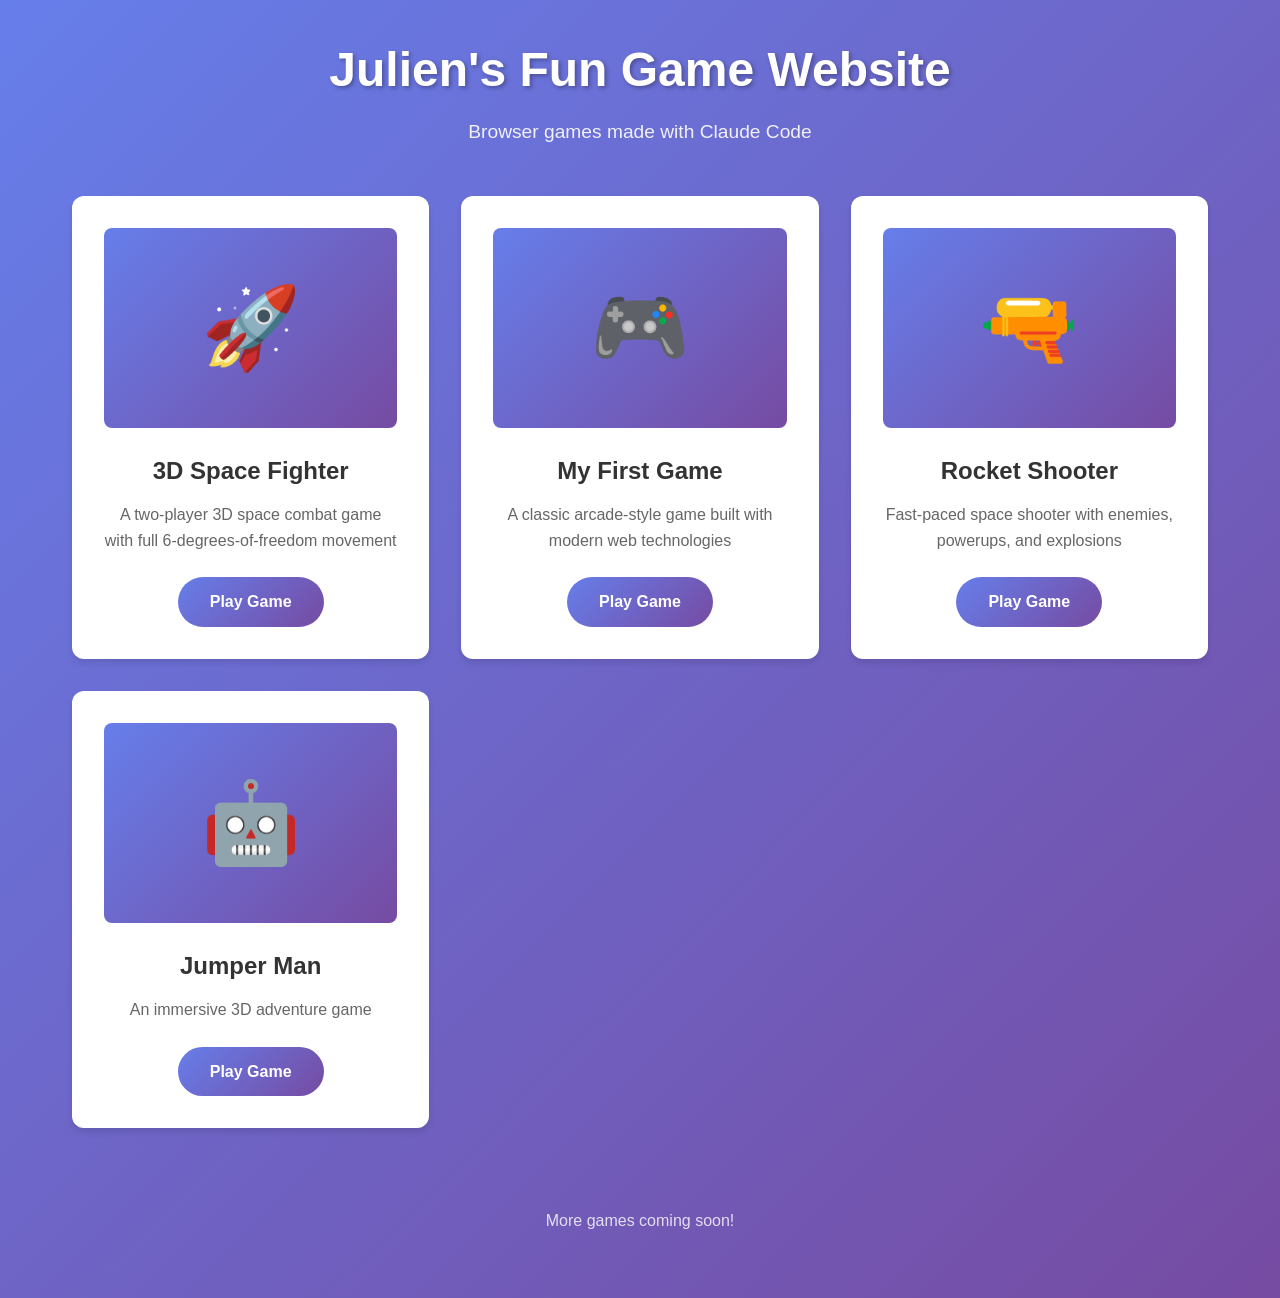
==== index.html @ bb816e59 "initial commit" ====
<!DOCTYPE html>
<html lang="en">
<head>
    <meta charset="UTF-8">
    <meta name="viewport" content="width=device-width, initial-scale=1.0">
    <title>Julien's Fun Game Website</title>
    <link rel="stylesheet" href="styles.css">
</head>
<body>
    <div class="container">
        <header>
            <h1>Julien's Fun Game Website</h1>
            <p class="subtitle">Browser games made with Claude Code</p>
        </header>

        <main class="games-grid">
            <div class="game-card">
                <div class="game-thumbnail">
                    <div class="game-icon">🚀</div>
                </div>
                <h2>3D Space Fighter</h2>
                <p>A two-player 3D space combat game with full 6-degrees-of-freedom movement</p>
                <a href="games/3dspace/index-3d.html" class="play-button">Play Game</a>
            </div>

            <div class="game-card">
                <div class="game-thumbnail">
                    <div class="game-icon">🎮</div>
                </div>
                <h2>My First Game</h2>
                <p>A classic arcade-style game built with modern web technologies</p>
                <a href="games/myfirstgame/index.html" class="play-button">Play Game</a>
            </div>

            <div class="game-card">
                <div class="game-thumbnail">
                    <div class="game-icon">🔫</div>
                </div>
                <h2>Rocket Shooter</h2>
                <p>Fast-paced space shooter with enemies, powerups, and explosions</p>
                <a href="games/rocketshooter/index.html" class="play-button">Play Game</a>
            </div>

            <div class="game-card">
                <div class="game-thumbnail">
                    <div class="game-icon">🤖</div>
                </div>
                <h2>Jumper Man</h2>
                <p>An immersive 3D adventure game</p>
                <a href="games/3dman/index.html" class="play-button">Play Game</a>
            </div>

            <!-- Future games will be added here -->
        </main>

        <footer>
            <p>More games coming soon!</p>
        </footer>
    </div>
</body>
</html>
---- styles.css ----
* {
    margin: 0;
    padding: 0;
    box-sizing: border-box;
}

body {
    font-family: -apple-system, BlinkMacSystemFont, 'Segoe UI', Roboto, Oxygen, Ubuntu, Cantarell, sans-serif;
    background: linear-gradient(135deg, #667eea 0%, #764ba2 100%);
    min-height: 100vh;
    color: #333;
    line-height: 1.6;
}

.container {
    max-width: 1200px;
    margin: 0 auto;
    padding: 2rem;
}

header {
    text-align: center;
    color: white;
    margin-bottom: 3rem;
}

header h1 {
    font-size: 3rem;
    font-weight: 700;
    margin-bottom: 0.5rem;
    text-shadow: 2px 2px 4px rgba(0, 0, 0, 0.3);
}

.subtitle {
    font-size: 1.2rem;
    opacity: 0.9;
}

.games-grid {
    display: grid;
    grid-template-columns: repeat(auto-fill, minmax(300px, 1fr));
    gap: 2rem;
    margin-bottom: 3rem;
}

.game-card {
    background: white;
    border-radius: 12px;
    padding: 2rem;
    box-shadow: 0 4px 6px rgba(0, 0, 0, 0.1);
    transition: transform 0.3s ease, box-shadow 0.3s ease;
    display: flex;
    flex-direction: column;
    align-items: center;
}

.game-card:hover {
    transform: translateY(-5px);
    box-shadow: 0 8px 12px rgba(0, 0, 0, 0.15);
}

.game-thumbnail {
    width: 100%;
    height: 200px;
    background: linear-gradient(135deg, #667eea 0%, #764ba2 100%);
    border-radius: 8px;
    display: flex;
    align-items: center;
    justify-content: center;
    margin-bottom: 1.5rem;
}

.game-icon {
    font-size: 5rem;
}

.game-card h2 {
    font-size: 1.5rem;
    margin-bottom: 0.75rem;
    color: #333;
    text-align: center;
}

.game-card p {
    color: #666;
    margin-bottom: 1.5rem;
    text-align: center;
    flex-grow: 1;
}

.play-button {
    background: linear-gradient(135deg, #667eea 0%, #764ba2 100%);
    color: white;
    padding: 0.75rem 2rem;
    border-radius: 25px;
    text-decoration: none;
    font-weight: 600;
    transition: transform 0.2s ease, box-shadow 0.2s ease;
    display: inline-block;
}

.play-button:hover {
    transform: scale(1.05);
    box-shadow: 0 4px 8px rgba(0, 0, 0, 0.2);
}

footer {
    text-align: center;
    color: white;
    padding: 2rem 0;
    opacity: 0.8;
}

@media (max-width: 768px) {
    header h1 {
        font-size: 2rem;
    }

    .games-grid {
        grid-template-columns: 1fr;
    }
}
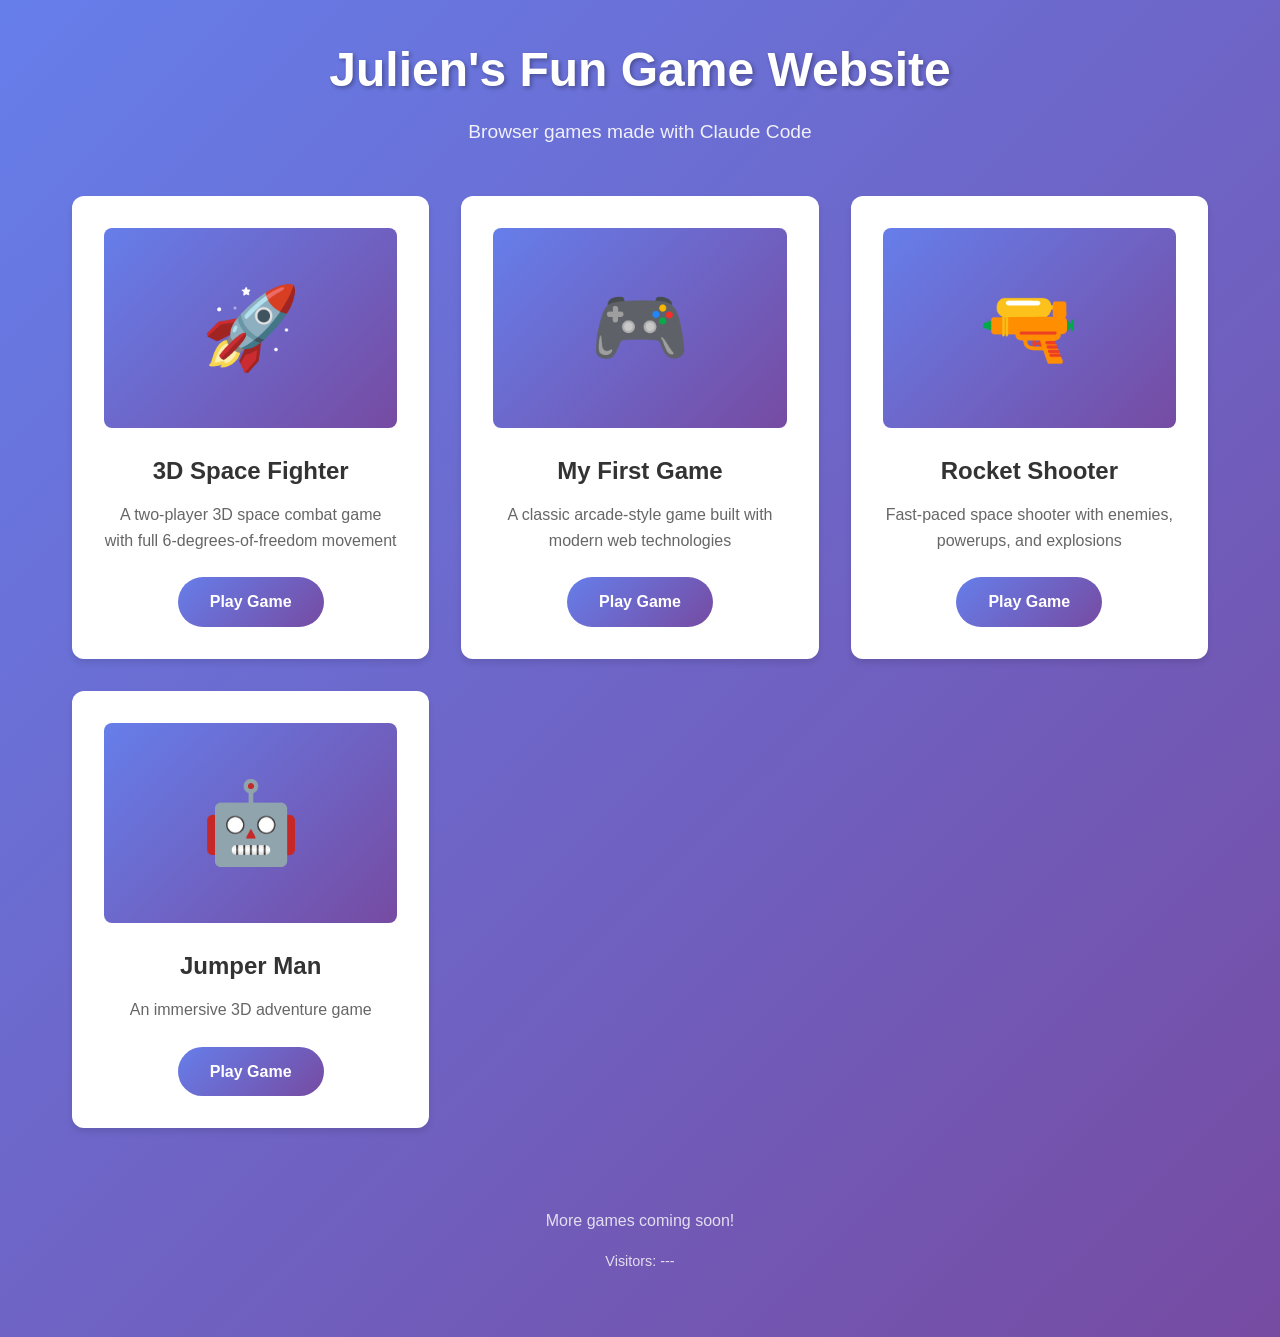
==== commit cf05fdea: "Add visitor counter and update site content - Added visitor counter using CountAPI in footer - Updat" ====
--- a/index.html
+++ b/index.html
@@ -55,7 +55,19 @@
 
         <footer>
             <p>More games coming soon!</p>
+            <p class="visitor-counter">Visitors: <span id="visits">...</span></p>
         </footer>
     </div>
+    <script>
+        // Simple visitor counter using CountAPI
+        fetch('https://api.countapi.xyz/hit/juliens-fun-games/visits')
+            .then(response => response.json())
+            .then(data => {
+                document.getElementById('visits').textContent = data.value;
+            })
+            .catch(error => {
+                document.getElementById('visits').textContent = '---';
+            });
+    </script>
 </body>
 </html>
--- a/styles.css
+++ b/styles.css
@@ -111,6 +111,11 @@
     opacity: 0.8;
 }
 
+.visitor-counter {
+    margin-top: 1rem;
+    font-size: 0.9rem;
+}
+
 @media (max-width: 768px) {
     header h1 {
         font-size: 2rem;
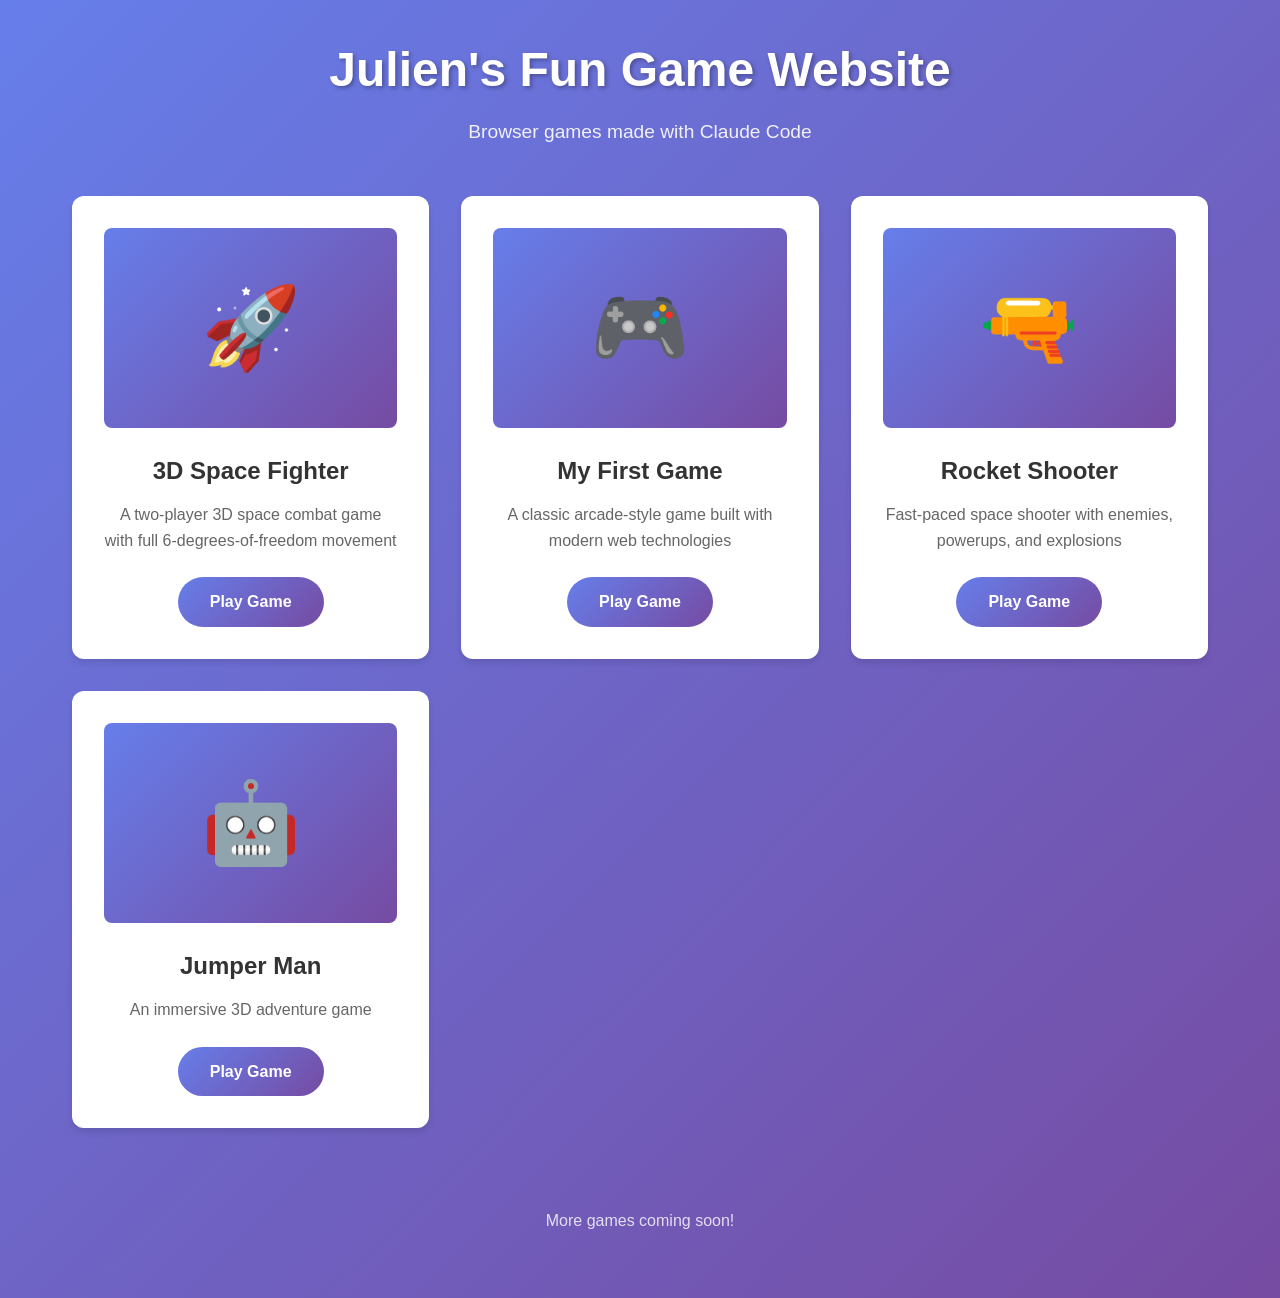
==== commit cfdadf3b: "Remove visitor counter The CountAPI service was not working reliably, so removing the visitor counte" ====
--- a/index.html
+++ b/index.html
@@ -55,19 +55,7 @@
 
         <footer>
             <p>More games coming soon!</p>
-            <p class="visitor-counter">Visitors: <span id="visits">...</span></p>
         </footer>
     </div>
-    <script>
-        // Simple visitor counter using CountAPI
-        fetch('https://api.countapi.xyz/hit/juliens-fun-games/visits')
-            .then(response => response.json())
-            .then(data => {
-                document.getElementById('visits').textContent = data.value;
-            })
-            .catch(error => {
-                document.getElementById('visits').textContent = '---';
-            });
-    </script>
 </body>
 </html>
